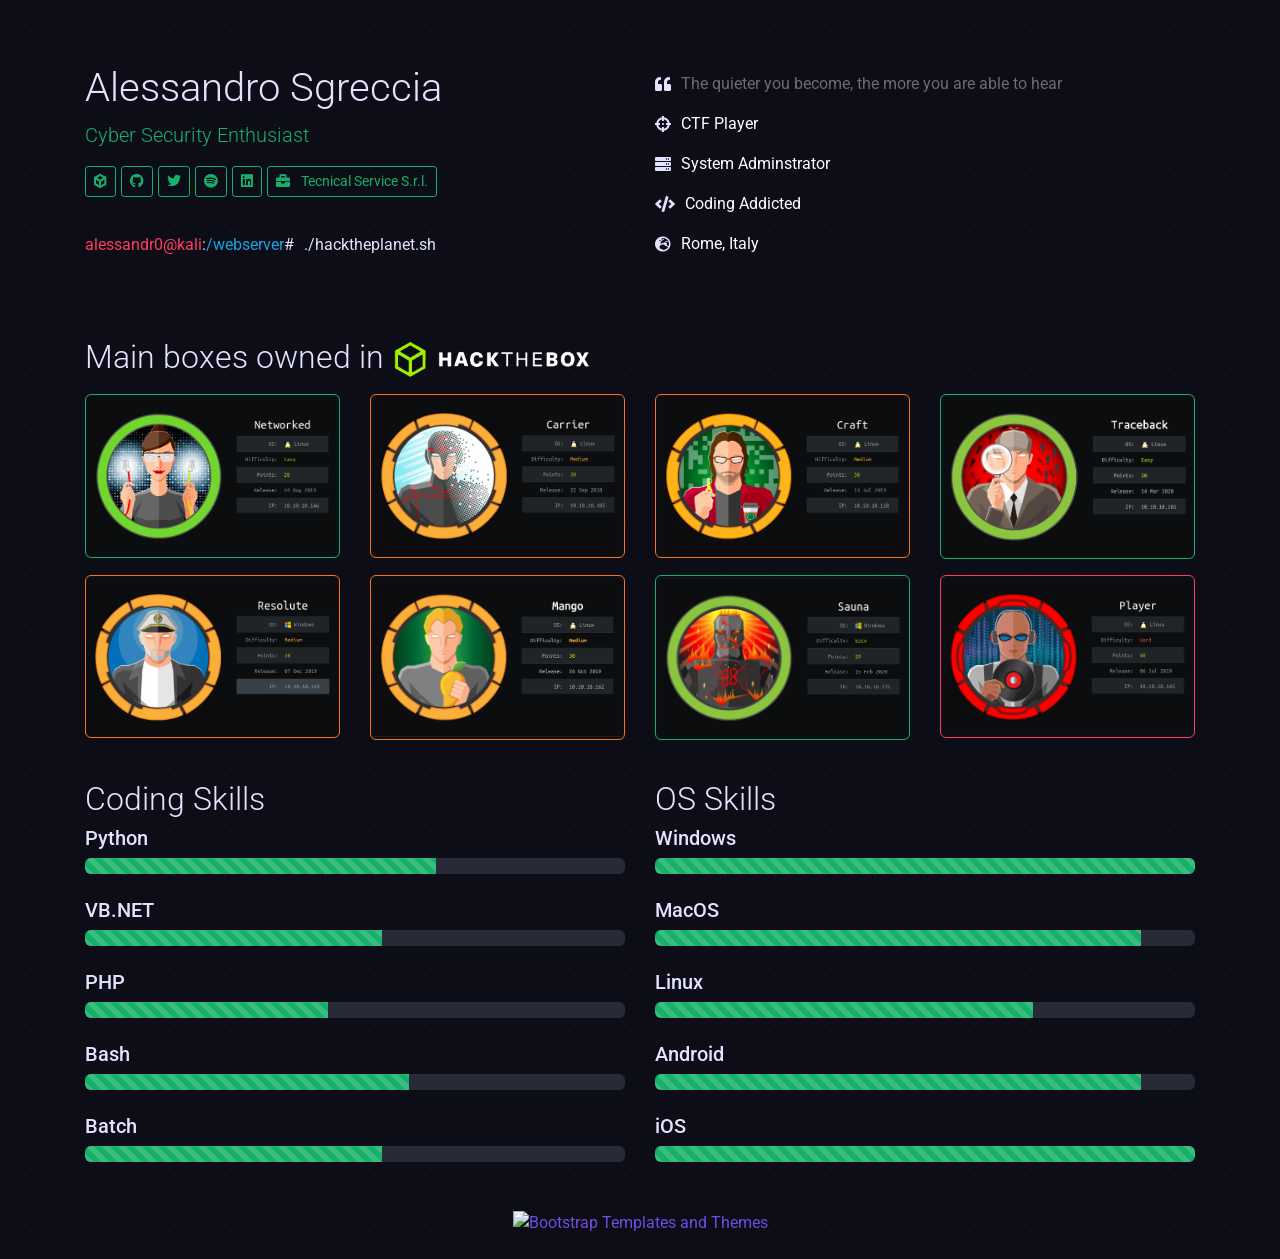
==== index.html @ 8459c9f4 "removed ig icon" ====
<!DOCTYPE html>
<html lang="en">
  <head>
    <!-- Required meta tags -->
    <meta charset="utf-8">
    <meta name="viewport" content="width=device-width, initial-scale=1, shrink-to-fit=no">

    <title>Portfolio</title>

    <link rel="stylesheet" href="https://use.fontawesome.com/releases/v5.6.3/css/all.css" integrity="sha384-UHRtZLI+pbxtHCWp1t77Bi1L4ZtiqrqD80Kn4Z8NTSRyMA2Fd33n5dQ8lWUE00s/" crossorigin="anonymous">
    <link rel="stylesheet" href="css/bootstrap4-neon-glow.min.css">
    <link href="https://fonts.googleapis.com/css?family=Roboto" rel="stylesheet">
    <link rel='stylesheet' href='//cdn.jsdelivr.net/font-hack/2.020/css/hack.min.css'>

    <style>
      .added-icon-div a {
        margin-right:5px;
      }
      .added-icon-div a.htb-icon-custom {
        display:flex;
        align-items:center;
        justify-content: center;
      }
      .added-icon-div a.htb-icon-custom img {
        transform:translateY(-1px);
      }
    </style>

  </head>
  <body>

  <!--<div class="navbar-dark text-white">
    <div class="container">
      <nav class="navbar px-0 navbar-expand-lg navbar-dark">
        <button class="navbar-toggler" type="button" data-toggle="collapse" data-target="#navbarNavAltMarkup" aria-controls="navbarNavAltMarkup" aria-expanded="false" aria-label="Toggle navigation">
          <span class="navbar-toggler-icon"></span>
        </button>
        <div class="collapse navbar-collapse" id="navbarNavAltMarkup">
          <div class="navbar-nav">
            <a href="index.html" class="pl-md-0 p-3 text-light">Start</a>
            <a href="app.html" class="p-3 text-decoration-none text-light">App example</a>
            <a href="form.html" class="p-3 text-decoration-none text-light">Form example</a>
          </div>
        </div>
      </nav>

    </div>
  </div>-->


<!-- Personal Info-->

<div class="jumbotron bg-transparent mb-0 radius-0">
  <div class="container">

      <div class="row">
        <div class="col-xl-6">
          <h1 class="display-3">Alessandro Sgrecci<span class="vim-caret">a</span></h1>
          <div class="lead mb-3 text-mono text-success">Cyber Security Enthusiast</div>

          <div style="display:flex;" class="added-icon-div">
            <a href="https://www.hackthebox.eu/profile/29537" class="btn btn-sm btn-outline-success htb-icon-custom">
              <img src="images/htb-fix.png" width="13px"/>
            </a>
            <!--<a href="#!" class="btn btn-sm btn-outline-success">
              <span class="fab fa-instagram"></span>
            </a>-->
            <a href="#!" class="btn btn-sm btn-outline-success">
              <span class="fab fa-github"></span>
            </a>
            <a href="#!" class="btn btn-sm btn-outline-success">
              <span class="fab fa-twitter"></span>
            </a>
            <a href="#!" class="btn btn-sm btn-outline-success">
              <span class="fab fa-spotify"></span>
            </a>
            <a href="https://www.linkedin.com/in/alessandro-sgreccia-56460597" class="btn btn-sm btn-outline-success">
              <span class="fab fa-linkedin"></span>
            </a>
            <a href="#!" class="btn btn-sm btn-outline-success">
              <span class="fas fa-briefcase mr-2"></span>
              Tecnical Service S.r.l.</a>  
          </div>
          <br>
          <div style="display:flex; justify-content: left; align-items: center;">
            <br><br>
            <span class="text-mono text-danger">alessandr0@kali</span>:<span class="text-mono text-secondary">/webserver</span><span style="margin-right: 10px; transform:translateY(-5x);">#</span><span class="text-mono">./hacktheplanet.sh</span><!--<form action="navigate.php" method="POST"><input class="form-control mr-sm-2" type="text" placeholder="index.html" name="valueName"></form>-->
            <!--<span class="text-mono text-success">─[</span><span class="text-mono text-white">caosapatico</span><span class="text-mono text-success">@</span><span class="text-mono text-secondary">parrot</span><span class"text-mono text-success">]─[</span><span class="text-mono text-white">~</span><span class="text-mono text-success">]</span><br>
            <span class="text-mono text-success">└──╼ [</span><span class="text-mono text-warning">★</span><span class="text-mono text-success">]$ </span>cat index.html-->
          </div>

        </div>

        
        <div class="col-xl-6">

          <div style="display:flex; justify-content: left; align-items: center;">
            <span class="fas fa-quote-left" style="margin-right: 10px; transform:translateY(-5x);"> </span>
            <div class="text-darkgrey text-mono my-2">The quieter you become, the more you are able to hear</div>
          </div>

          <div style="display:flex; justify-content: left; align-items: center;">
            <span class="fas fa-crosshairs" style="margin-right: 10px; transform:translateY(-5x);"> </span>
            <div class="text-white text-mono my-2">CTF Player</div>
          </div>

          <div style="display:flex; justify-content: left; align-items: center;">
            <span class="fas fa-server" style="margin-right: 10px; transform:translateY(-5x);"> </span>
            <div class="text-white text-mono my-2">System Adminstrator</div>
          </div>

          <div style="display:flex; justify-content: left; align-items: center;">
            <span class="fas fa-code" style="margin-right: 10px; transform:translateY(-5x);"> </span>
            <div class="text-white text-mono my-2">Coding Addicted</div>
          </div>

          <div style="display:flex; justify-content: left; align-items: center;">
            <span class="fas fa-globe-europe" style="margin-right: 10px; transform:translateY(-5x);"> </span>
            <div class="text-white text-mono my-2">Rome, Italy</div>
          </div>

        </div>

      </div>
  </div>
</div>

<!-- HTB Boxes-->
<div class="container ht-tm-container">
  <h2 class="display-4 ht-tm-component-title">Main boxes owned in <img src="images/logo2.webp" width="18%"></h2>
  <div class="row">
    
    <div class="col-xl-3">
      <div class="ht-tm-cat">
        <div class="card mb-3 text-center bg-transparent border-success">
          <div class="card-body">
            <a href="#"><img src="images/Networked.png" width="100%" height="100%"></a>
          </div>
        </div>
      </div>
    </div>

    <div class="col-xl-3">
      <div class="ht-tm-cat">
        <div class="card mb-3 text-center bg-transparent border-warning">
          <div class="card-body">
            <a href="#"><img src="images/Carrier.png" width="100%" height="100%"></a>
          </div>
        </div>
      </div>
    </div>

    <div class="col-xl-3">
      <div class="ht-tm-cat">
        <div class="card mb-3 text-center bg-transparent border-warning">
          <div class="card-body">
            <a href="#"><img src="images/Craft.png" width="100%" height="100%"></a>
          </div>
        </div>
      </div>
    </div>

    <div class="col-xl-3">
      <div class="ht-tm-cat">
        <div class="card mb-3 text-center bg-transparent border-success">
          <div class="card-body">
            <a href="#"><img src="images/Traceback.png" width="100%" height="100%"></a>
          </div>
        </div>
      </div>
    </div>

    <div class="col-xl-3">
      <div class="ht-tm-cat">
        <div class="card mb-3 text-center bg-transparent border-warning">
          <div class="card-body">
            <a href="#"><img src="images/Resolute.png" width="100%" height="100%"></a>
          </div>
        </div>
      </div>
    </div>

    <div class="col-xl-3">
      <div class="ht-tm-cat">
        <div class="card mb-3 text-center bg-transparent border-warning">
          <div class="card-body">
            <a href="#"><img src="images/Mango.png" width="100%" height="100%"></a>
          </div>
        </div>
      </div>
    </div>

    <div class="col-xl-3">
      <div class="ht-tm-cat">
        <div class="card mb-3 text-center bg-transparent border-success">
          <div class="card-body">
            <a href="#"><img src="images/Sauna.png" width="100%" height="100%"></a>
          </div>
        </div>
      </div>
    </div>

    <div class="col-xl-3">
      <div class="ht-tm-cat">
        <div class="card mb-3 text-center bg-transparent border-danger">
          <div class="card-body">
            <a href="#"><img src="images/Player.png" width="100%" height="100%"></a>
          </div>
        </div>
      </div>
    </div>

  </div>
</div>
<br>



<div class="container ht-tm-container">

  <div class="row">

    <div class="col-xl-6">
      <h2 class="display-4 ht-tm-component-title">Coding Skills</h2>
      <div class="ht-tm-cat">

        <div class="ht-tm-codeblock mt-10">
          <h5 class="ht-tm-cat-title">Python</h5>
          <div class="progress ht-tm-element">
            <div class="progress-bar progress-bar-striped progress-bar-animated bg-success" role="progressbar" aria-valuenow="65" aria-valuemin="0" aria-valuemax="100" style="width: 65%"></div>
          </div>
          <br>

          <h5 class="ht-tm-cat-title">VB.NET</h5>
          <div class="progress ht-tm-element">
            <div class="progress-bar progress-bar-striped progress-bar-animated bg-success" role="progressbar" aria-valuenow="55" aria-valuemin="0" aria-valuemax="100" style="width: 55%"></div>
          </div>
          <br>

          <h5 class="ht-tm-cat-title">PHP</h5>
          <div class="progress ht-tm-element">
            <div class="progress-bar progress-bar-striped progress-bar-animated bg-success" role="progressbar" aria-valuenow="45" aria-valuemin="0" aria-valuemax="100" style="width: 45%"></div>
          </div>
          <br>

          <h5 class="ht-tm-cat-title">Bash</h5>
          <div class="progress ht-tm-element">
            <div class="progress-bar progress-bar-striped progress-bar-animated bg-success" role="progressbar" aria-valuenow="60" aria-valuemin="0" aria-valuemax="100" style="width: 60%"></div>
          </div>
          <br>

          <h5 class="ht-tm-cat-title">Batch</h5>
          <div class="progress ht-tm-element">
            <div class="progress-bar progress-bar-striped progress-bar-animated bg-success" role="progressbar" aria-valuenow="55" aria-valuemin="0" aria-valuemax="100" style="width: 55%"></div>
          </div>
          <br>

        </div>
      </div>
      
    </div>

    <div class="col-xl-6">
      <h2 class="display-4 ht-tm-component-title ">OS Skills</h2>
      <div class="ht-tm-cat">

        <div class="ht-tm-codeblock mt-10">
          <h5 class="ht-tm-cat-title">Windows</h5>
          <div class="progress ht-tm-element">
            <div class="progress-bar progress-bar-striped progress-bar-animated bg-success" role="progressbar" aria-valuenow="100" aria-valuemin="0" aria-valuemax="100" style="width: 100%"></div>
          </div>
          <br>

          <h5 class="ht-tm-cat-title">MacOS</h5>
          <div class="progress ht-tm-element">
            <div class="progress-bar progress-bar-striped progress-bar-animated bg-success" role="progressbar" aria-valuenow="90" aria-valuemin="0" aria-valuemax="100" style="width: 90%"></div>
          </div>
          <br>

          <h5 class="ht-tm-cat-title">Linux</h5>
          <div class="progress ht-tm-element">
            <div class="progress-bar progress-bar-striped progress-bar-animated bg-success" role="progressbar" aria-valuenow="70" aria-valuemin="0" aria-valuemax="100" style="width: 70%"></div>
          </div>
          <br>

          <h5 class="ht-tm-cat-title">Android</h5>
          <div class="progress ht-tm-element">
            <div class="progress-bar progress-bar-striped progress-bar-animated bg-success" role="progressbar" aria-valuenow="90" aria-valuemin="0" aria-valuemax="100" style="width: 90%"></div>
          </div>
          <br>

          <h5 class="ht-tm-cat-title">iOS</h5>
          <div class="progress ht-tm-element">
            <div class="progress-bar progress-bar-striped progress-bar-animated bg-success" role="progressbar" aria-valuenow="100" aria-valuemin="0" aria-valuemax="100" style="width: 100%"></div>
          </div>
        </div>
      </div>
    </div>
  </div>

</div>

  <div class="tm-footer">
    <a href="/" title="Bootstrap templates and themes">
      <br>
      <center><img src="http://hackerthemes.com/bootstrap-themes/demo/images/hackerthemes-logo-bright.svg" alt="Bootstrap Templates and Themes" width="188"></center>
      <br>
    </a>
  </div>

    <!-- Optional JavaScript -->
    <!-- jQuery first, then Popper.js, then Bootstrap JS -->

  <script src="https://code.jquery.com/jquery-3.3.1.slim.min.js" integrity="sha384-q8i/X+965DzO0rT7abK41JStQIAqVgRVzpbzo5smXKp4YfRvH+8abtTE1Pi6jizo" crossorigin="anonymous"></script>
  <script src="https://cdnjs.cloudflare.com/ajax/libs/popper.js/1.14.7/umd/popper.min.js" integrity="sha384-UO2eT0CpHqdSJQ6hJty5KVphtPhzWj9WO1clHTMGa3JDZwrnQq4sF86dIHNDz0W1" crossorigin="anonymous"></script>
  <script src="https://stackpath.bootstrapcdn.com/bootstrap/4.3.1/js/bootstrap.min.js" integrity="sha384-JjSmVgyd0p3pXB1rRibZUAYoIIy6OrQ6VrjIEaFf/nJGzIxFDsf4x0xIM+B07jRM" crossorigin="anonymous"></script>
  
  </body>

</html>
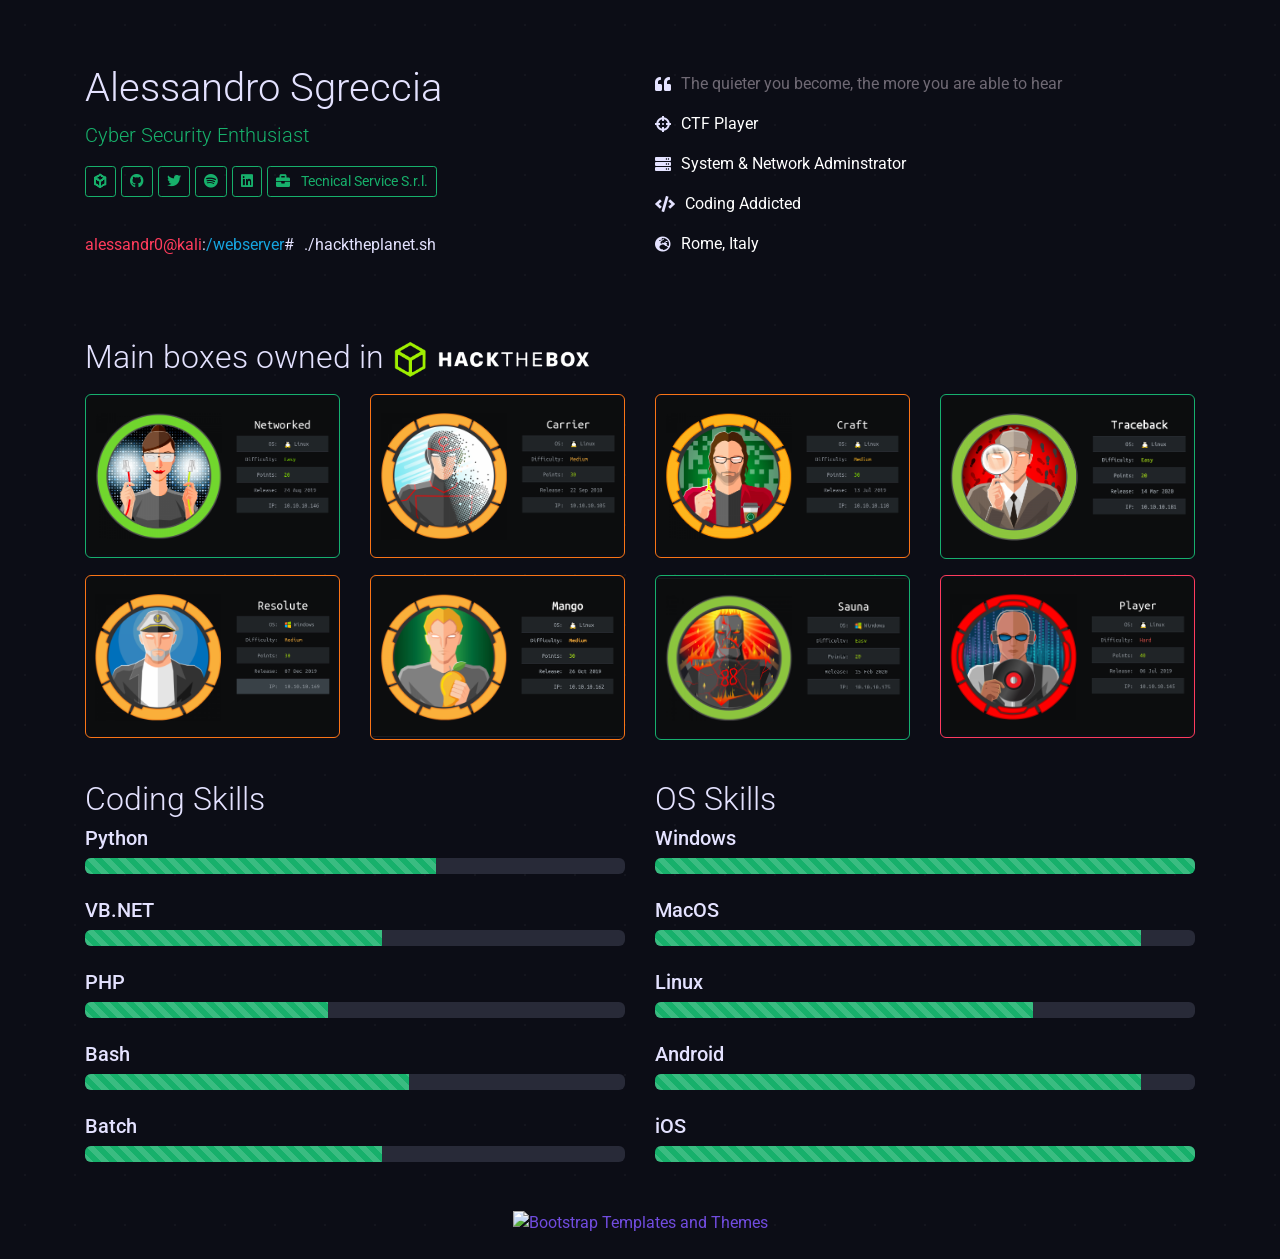
==== commit c05b64d5: "Edited homepage" ====
--- a/index.html
+++ b/index.html
@@ -106,7 +106,7 @@
 
           <div style="display:flex; justify-content: left; align-items: center;">
             <span class="fas fa-server" style="margin-right: 10px; transform:translateY(-5x);"> </span>
-            <div class="text-white text-mono my-2">System Adminstrator</div>
+            <div class="text-white text-mono my-2">System & Network Adminstrator</div>
           </div>
 
           <div style="display:flex; justify-content: left; align-items: center;">
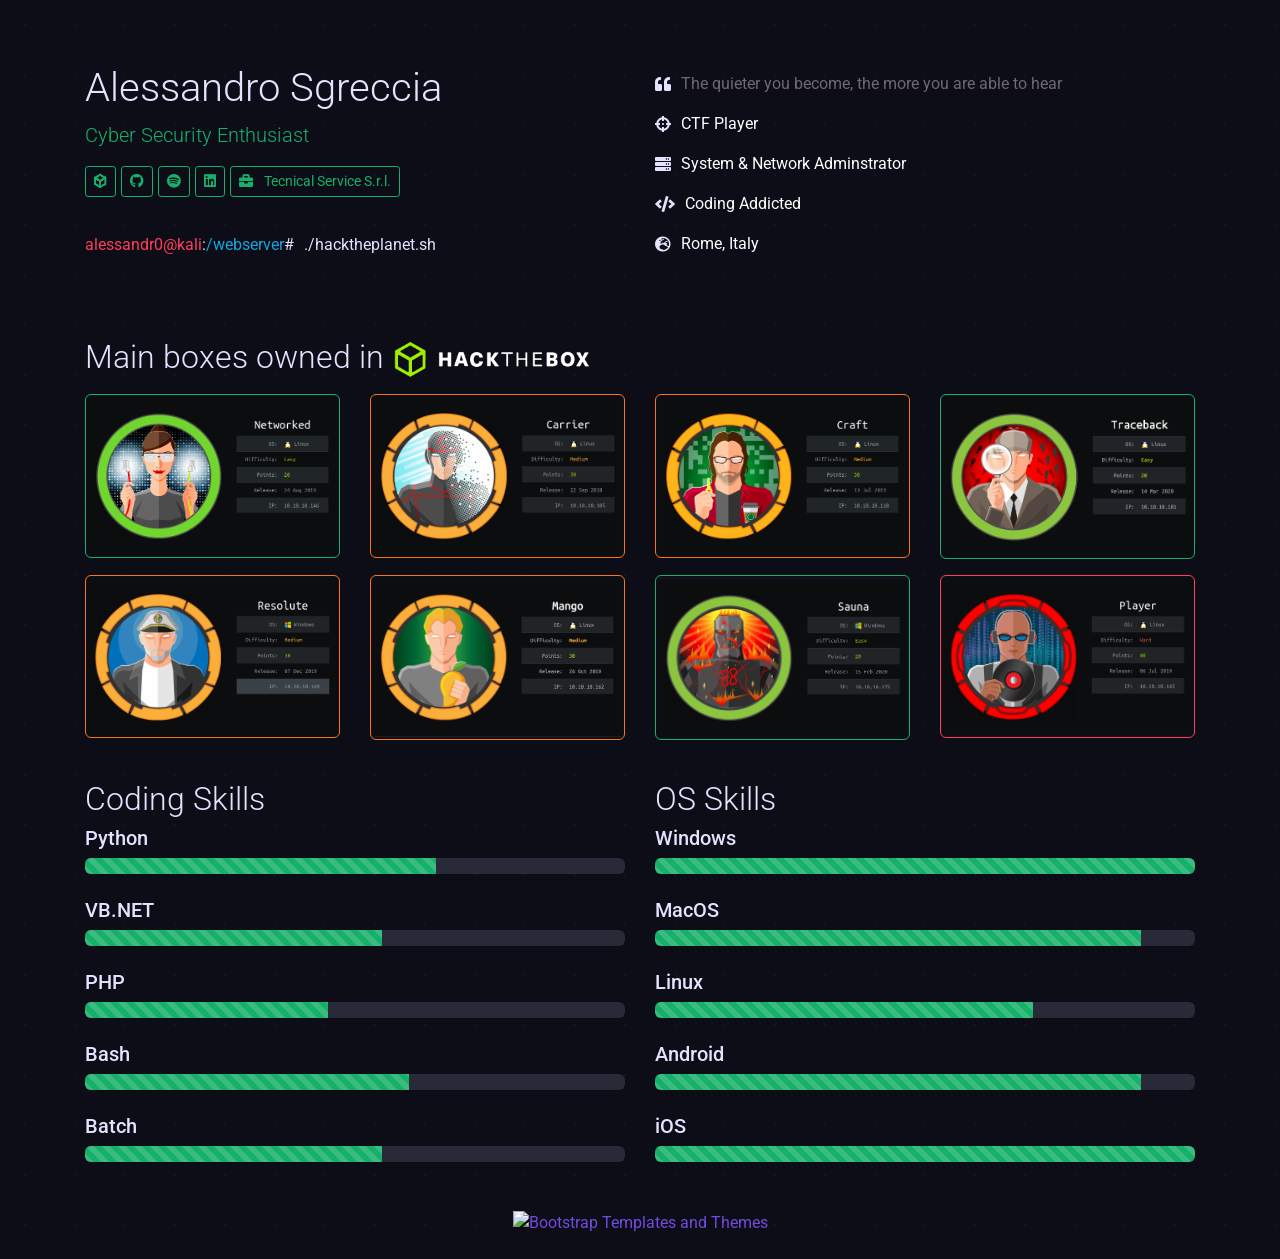
==== commit be0489b2: "removed twitter icon" ====
--- a/index.html
+++ b/index.html
@@ -68,9 +68,9 @@
             <a href="#!" class="btn btn-sm btn-outline-success">
               <span class="fab fa-github"></span>
             </a>
-            <a href="#!" class="btn btn-sm btn-outline-success">
+            <!--<a href="#!" class="btn btn-sm btn-outline-success">
               <span class="fab fa-twitter"></span>
-            </a>
+            </a>-->
             <a href="#!" class="btn btn-sm btn-outline-success">
               <span class="fab fa-spotify"></span>
             </a>
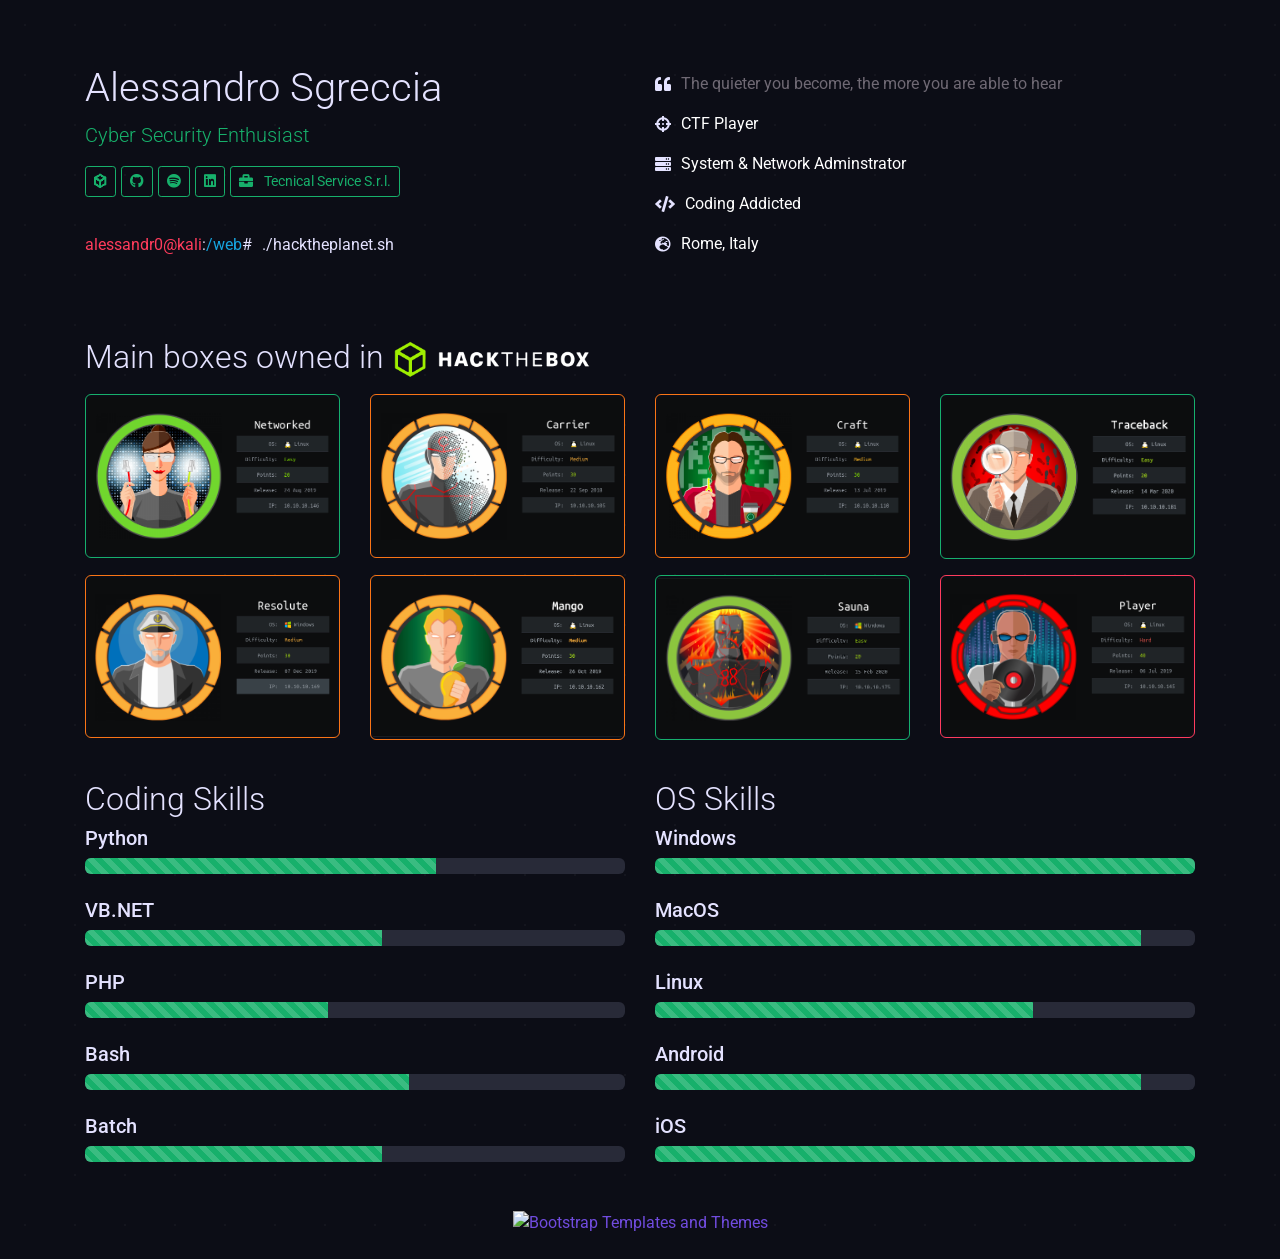
==== commit e2b70694: "edited homepage" ====
--- a/index.html
+++ b/index.html
@@ -65,7 +65,7 @@
             <!--<a href="#!" class="btn btn-sm btn-outline-success">
               <span class="fab fa-instagram"></span>
             </a>-->
-            <a href="#!" class="btn btn-sm btn-outline-success">
+            <a href="https://github.com/inside-shellshock" class="btn btn-sm btn-outline-success">
               <span class="fab fa-github"></span>
             </a>
             <!--<a href="#!" class="btn btn-sm btn-outline-success">
@@ -84,7 +84,7 @@
           <br>
           <div style="display:flex; justify-content: left; align-items: center;">
             <br><br>
-            <span class="text-mono text-danger">alessandr0@kali</span>:<span class="text-mono text-secondary">/webserver</span><span style="margin-right: 10px; transform:translateY(-5x);">#</span><span class="text-mono">./hacktheplanet.sh</span><!--<form action="navigate.php" method="POST"><input class="form-control mr-sm-2" type="text" placeholder="index.html" name="valueName"></form>-->
+            <span class="text-mono text-danger">alessandr0@kali</span>:<span class="text-mono text-secondary">/web</span><span style="margin-right: 10px; transform:translateY(-5x);">#</span><span class="text-mono">./hacktheplanet.sh</span><!--<form action="navigate.php" method="POST"><input class="form-control mr-sm-2" type="text" placeholder="index.html" name="valueName"></form>-->
             <!--<span class="text-mono text-success">─[</span><span class="text-mono text-white">caosapatico</span><span class="text-mono text-success">@</span><span class="text-mono text-secondary">parrot</span><span class"text-mono text-success">]─[</span><span class="text-mono text-white">~</span><span class="text-mono text-success">]</span><br>
             <span class="text-mono text-success">└──╼ [</span><span class="text-mono text-warning">★</span><span class="text-mono text-success">]$ </span>cat index.html-->
           </div>
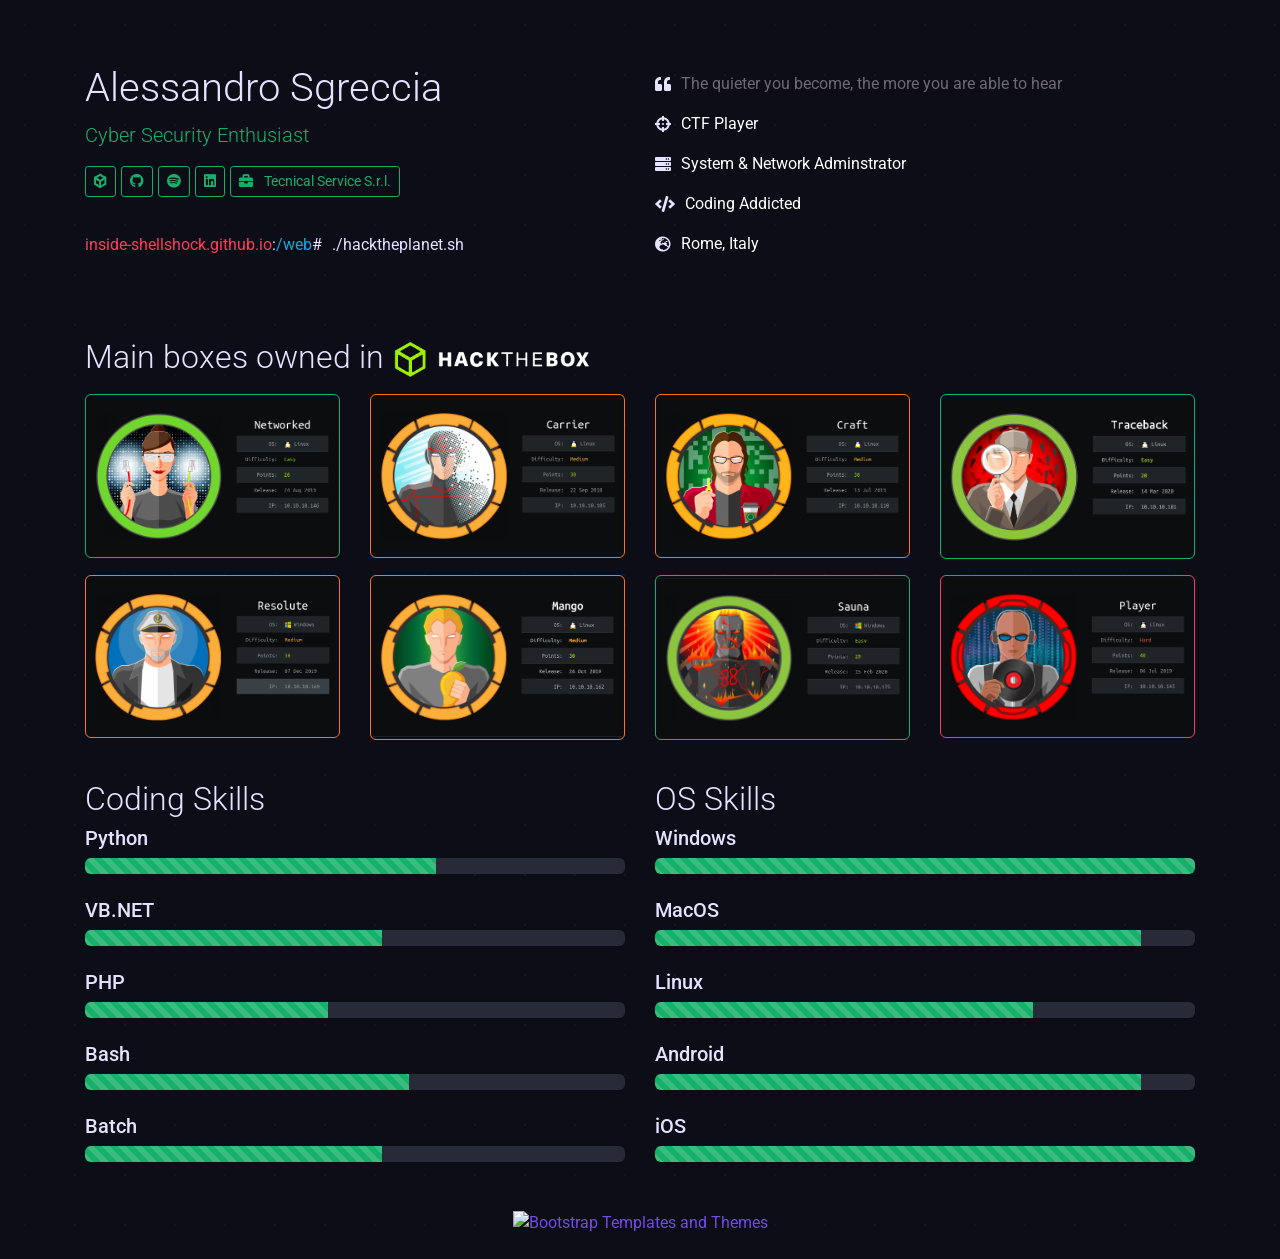
==== commit 4ff10a49: "edited homepage" ====
--- a/index.html
+++ b/index.html
@@ -84,7 +84,7 @@
           <br>
           <div style="display:flex; justify-content: left; align-items: center;">
             <br><br>
-            <span class="text-mono text-danger">alessandr0@kali</span>:<span class="text-mono text-secondary">/web</span><span style="margin-right: 10px; transform:translateY(-5x);">#</span><span class="text-mono">./hacktheplanet.sh</span><!--<form action="navigate.php" method="POST"><input class="form-control mr-sm-2" type="text" placeholder="index.html" name="valueName"></form>-->
+            <span class="text-mono text-danger">inside-shellshock.github.io</span>:<span class="text-mono text-secondary">/web</span><span style="margin-right: 10px; transform:translateY(-5x);">#</span><span class="text-mono">./hacktheplanet.sh</span><!--<form action="navigate.php" method="POST"><input class="form-control mr-sm-2" type="text" placeholder="index.html" name="valueName"></form>-->
             <!--<span class="text-mono text-success">─[</span><span class="text-mono text-white">caosapatico</span><span class="text-mono text-success">@</span><span class="text-mono text-secondary">parrot</span><span class"text-mono text-success">]─[</span><span class="text-mono text-white">~</span><span class="text-mono text-success">]</span><br>
             <span class="text-mono text-success">└──╼ [</span><span class="text-mono text-warning">★</span><span class="text-mono text-success">]$ </span>cat index.html-->
           </div>
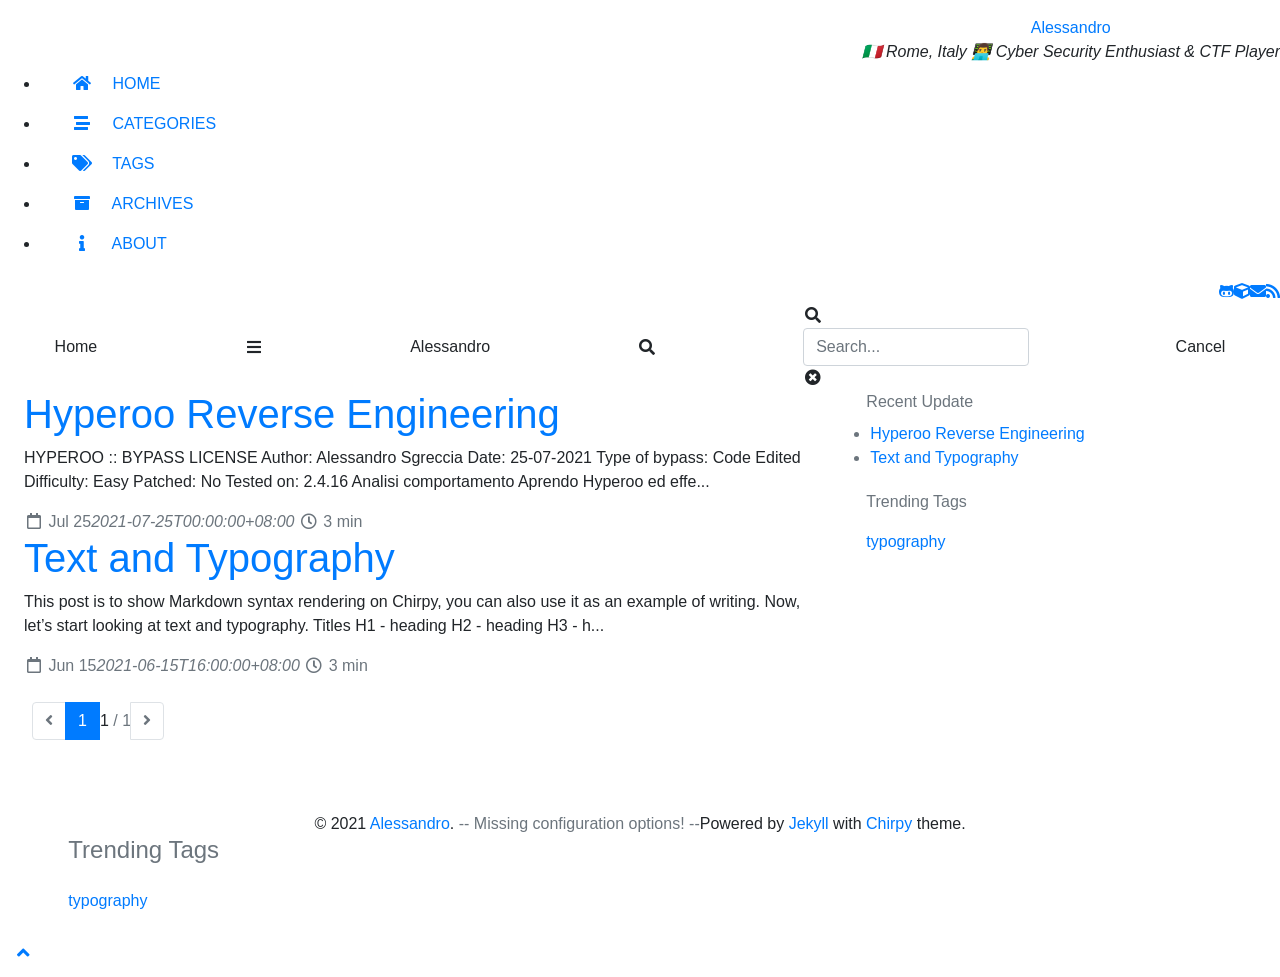
==== commit 05f9ab0f: "[Automation] Site update No.45" ====
--- a/index.html
+++ b/index.html
@@ -1,320 +1 @@
-<!DOCTYPE html>
-<html lang="en">
-  <head>
-    <!-- Required meta tags -->
-    <meta charset="utf-8">
-    <meta name="viewport" content="width=device-width, initial-scale=1, shrink-to-fit=no">
-
-    <title>Portfolio</title>
-
-    <link rel="stylesheet" href="https://use.fontawesome.com/releases/v5.6.3/css/all.css" integrity="sha384-UHRtZLI+pbxtHCWp1t77Bi1L4ZtiqrqD80Kn4Z8NTSRyMA2Fd33n5dQ8lWUE00s/" crossorigin="anonymous">
-    <link rel="stylesheet" href="css/bootstrap4-neon-glow.min.css">
-    <link href="https://fonts.googleapis.com/css?family=Roboto" rel="stylesheet">
-    <link rel='stylesheet' href='//cdn.jsdelivr.net/font-hack/2.020/css/hack.min.css'>
-
-    <style>
-      .added-icon-div a {
-        margin-right:5px;
-      }
-      .added-icon-div a.htb-icon-custom {
-        display:flex;
-        align-items:center;
-        justify-content: center;
-      }
-      .added-icon-div a.htb-icon-custom img {
-        transform:translateY(-1px);
-      }
-    </style>
-
-  </head>
-  <body>
-
-  <!--<div class="navbar-dark text-white">
-    <div class="container">
-      <nav class="navbar px-0 navbar-expand-lg navbar-dark">
-        <button class="navbar-toggler" type="button" data-toggle="collapse" data-target="#navbarNavAltMarkup" aria-controls="navbarNavAltMarkup" aria-expanded="false" aria-label="Toggle navigation">
-          <span class="navbar-toggler-icon"></span>
-        </button>
-        <div class="collapse navbar-collapse" id="navbarNavAltMarkup">
-          <div class="navbar-nav">
-            <a href="index.html" class="pl-md-0 p-3 text-light">Start</a>
-            <a href="app.html" class="p-3 text-decoration-none text-light">App example</a>
-            <a href="form.html" class="p-3 text-decoration-none text-light">Form example</a>
-          </div>
-        </div>
-      </nav>
-
-    </div>
-  </div>-->
-
-
-<!-- Personal Info-->
-
-<div class="jumbotron bg-transparent mb-0 radius-0">
-  <div class="container">
-
-      <div class="row">
-        <div class="col-xl-6">
-          <h1 class="display-3">Alessandro Sgrecci<span class="vim-caret">a</span></h1>
-          <div class="lead mb-3 text-mono text-success">Cyber Security Enthusiast</div>
-
-          <div style="display:flex;" class="added-icon-div">
-            <a href="https://www.hackthebox.eu/profile/29537" class="btn btn-sm btn-outline-success htb-icon-custom">
-              <img src="images/htb-fix.png" width="13px"/>
-            </a>
-            <!--<a href="#!" class="btn btn-sm btn-outline-success">
-              <span class="fab fa-instagram"></span>
-            </a>-->
-            <a href="https://github.com/inside-shellshock" class="btn btn-sm btn-outline-success">
-              <span class="fab fa-github"></span>
-            </a>
-            <!--<a href="#!" class="btn btn-sm btn-outline-success">
-              <span class="fab fa-twitter"></span>
-            </a>-->
-            <a href="#!" class="btn btn-sm btn-outline-success">
-              <span class="fab fa-spotify"></span>
-            </a>
-            <a href="https://www.linkedin.com/in/alessandro-sgreccia-56460597" class="btn btn-sm btn-outline-success">
-              <span class="fab fa-linkedin"></span>
-            </a>
-            <a href="#!" class="btn btn-sm btn-outline-success">
-              <span class="fas fa-briefcase mr-2"></span>
-              Tecnical Service S.r.l.</a>  
-          </div>
-          <br>
-          <div style="display:flex; justify-content: left; align-items: center;">
-            <br><br>
-            <span class="text-mono text-danger">inside-shellshock.github.io</span>:<span class="text-mono text-secondary">/web</span><span style="margin-right: 10px; transform:translateY(-5x);">#</span><span class="text-mono">./hacktheplanet.sh</span><!--<form action="navigate.php" method="POST"><input class="form-control mr-sm-2" type="text" placeholder="index.html" name="valueName"></form>-->
-            <!--<span class="text-mono text-success">─[</span><span class="text-mono text-white">caosapatico</span><span class="text-mono text-success">@</span><span class="text-mono text-secondary">parrot</span><span class"text-mono text-success">]─[</span><span class="text-mono text-white">~</span><span class="text-mono text-success">]</span><br>
-            <span class="text-mono text-success">└──╼ [</span><span class="text-mono text-warning">★</span><span class="text-mono text-success">]$ </span>cat index.html-->
-          </div>
-
-        </div>
-
-        
-        <div class="col-xl-6">
-
-          <div style="display:flex; justify-content: left; align-items: center;">
-            <span class="fas fa-quote-left" style="margin-right: 10px; transform:translateY(-5x);"> </span>
-            <div class="text-darkgrey text-mono my-2">The quieter you become, the more you are able to hear</div>
-          </div>
-
-          <div style="display:flex; justify-content: left; align-items: center;">
-            <span class="fas fa-crosshairs" style="margin-right: 10px; transform:translateY(-5x);"> </span>
-            <div class="text-white text-mono my-2">CTF Player</div>
-          </div>
-
-          <div style="display:flex; justify-content: left; align-items: center;">
-            <span class="fas fa-server" style="margin-right: 10px; transform:translateY(-5x);"> </span>
-            <div class="text-white text-mono my-2">System & Network Adminstrator</div>
-          </div>
-
-          <div style="display:flex; justify-content: left; align-items: center;">
-            <span class="fas fa-code" style="margin-right: 10px; transform:translateY(-5x);"> </span>
-            <div class="text-white text-mono my-2">Coding Addicted</div>
-          </div>
-
-          <div style="display:flex; justify-content: left; align-items: center;">
-            <span class="fas fa-globe-europe" style="margin-right: 10px; transform:translateY(-5x);"> </span>
-            <div class="text-white text-mono my-2">Rome, Italy</div>
-          </div>
-
-        </div>
-
-      </div>
-  </div>
-</div>
-
-<!-- HTB Boxes-->
-<div class="container ht-tm-container">
-  <h2 class="display-4 ht-tm-component-title">Main boxes owned in <img src="images/logo2.webp" width="18%"></h2>
-  <div class="row">
-    
-    <div class="col-xl-3">
-      <div class="ht-tm-cat">
-        <div class="card mb-3 text-center bg-transparent border-success">
-          <div class="card-body">
-            <a href="#"><img src="images/Networked.png" width="100%" height="100%"></a>
-          </div>
-        </div>
-      </div>
-    </div>
-
-    <div class="col-xl-3">
-      <div class="ht-tm-cat">
-        <div class="card mb-3 text-center bg-transparent border-warning">
-          <div class="card-body">
-            <a href="#"><img src="images/Carrier.png" width="100%" height="100%"></a>
-          </div>
-        </div>
-      </div>
-    </div>
-
-    <div class="col-xl-3">
-      <div class="ht-tm-cat">
-        <div class="card mb-3 text-center bg-transparent border-warning">
-          <div class="card-body">
-            <a href="#"><img src="images/Craft.png" width="100%" height="100%"></a>
-          </div>
-        </div>
-      </div>
-    </div>
-
-    <div class="col-xl-3">
-      <div class="ht-tm-cat">
-        <div class="card mb-3 text-center bg-transparent border-success">
-          <div class="card-body">
-            <a href="#"><img src="images/Traceback.png" width="100%" height="100%"></a>
-          </div>
-        </div>
-      </div>
-    </div>
-
-    <div class="col-xl-3">
-      <div class="ht-tm-cat">
-        <div class="card mb-3 text-center bg-transparent border-warning">
-          <div class="card-body">
-            <a href="#"><img src="images/Resolute.png" width="100%" height="100%"></a>
-          </div>
-        </div>
-      </div>
-    </div>
-
-    <div class="col-xl-3">
-      <div class="ht-tm-cat">
-        <div class="card mb-3 text-center bg-transparent border-warning">
-          <div class="card-body">
-            <a href="#"><img src="images/Mango.png" width="100%" height="100%"></a>
-          </div>
-        </div>
-      </div>
-    </div>
-
-    <div class="col-xl-3">
-      <div class="ht-tm-cat">
-        <div class="card mb-3 text-center bg-transparent border-success">
-          <div class="card-body">
-            <a href="#"><img src="images/Sauna.png" width="100%" height="100%"></a>
-          </div>
-        </div>
-      </div>
-    </div>
-
-    <div class="col-xl-3">
-      <div class="ht-tm-cat">
-        <div class="card mb-3 text-center bg-transparent border-danger">
-          <div class="card-body">
-            <a href="#"><img src="images/Player.png" width="100%" height="100%"></a>
-          </div>
-        </div>
-      </div>
-    </div>
-
-  </div>
-</div>
-<br>
-
-
-
-<div class="container ht-tm-container">
-
-  <div class="row">
-
-    <div class="col-xl-6">
-      <h2 class="display-4 ht-tm-component-title">Coding Skills</h2>
-      <div class="ht-tm-cat">
-
-        <div class="ht-tm-codeblock mt-10">
-          <h5 class="ht-tm-cat-title">Python</h5>
-          <div class="progress ht-tm-element">
-            <div class="progress-bar progress-bar-striped progress-bar-animated bg-success" role="progressbar" aria-valuenow="65" aria-valuemin="0" aria-valuemax="100" style="width: 65%"></div>
-          </div>
-          <br>
-
-          <h5 class="ht-tm-cat-title">VB.NET</h5>
-          <div class="progress ht-tm-element">
-            <div class="progress-bar progress-bar-striped progress-bar-animated bg-success" role="progressbar" aria-valuenow="55" aria-valuemin="0" aria-valuemax="100" style="width: 55%"></div>
-          </div>
-          <br>
-
-          <h5 class="ht-tm-cat-title">PHP</h5>
-          <div class="progress ht-tm-element">
-            <div class="progress-bar progress-bar-striped progress-bar-animated bg-success" role="progressbar" aria-valuenow="45" aria-valuemin="0" aria-valuemax="100" style="width: 45%"></div>
-          </div>
-          <br>
-
-          <h5 class="ht-tm-cat-title">Bash</h5>
-          <div class="progress ht-tm-element">
-            <div class="progress-bar progress-bar-striped progress-bar-animated bg-success" role="progressbar" aria-valuenow="60" aria-valuemin="0" aria-valuemax="100" style="width: 60%"></div>
-          </div>
-          <br>
-
-          <h5 class="ht-tm-cat-title">Batch</h5>
-          <div class="progress ht-tm-element">
-            <div class="progress-bar progress-bar-striped progress-bar-animated bg-success" role="progressbar" aria-valuenow="55" aria-valuemin="0" aria-valuemax="100" style="width: 55%"></div>
-          </div>
-          <br>
-
-        </div>
-      </div>
-      
-    </div>
-
-    <div class="col-xl-6">
-      <h2 class="display-4 ht-tm-component-title ">OS Skills</h2>
-      <div class="ht-tm-cat">
-
-        <div class="ht-tm-codeblock mt-10">
-          <h5 class="ht-tm-cat-title">Windows</h5>
-          <div class="progress ht-tm-element">
-            <div class="progress-bar progress-bar-striped progress-bar-animated bg-success" role="progressbar" aria-valuenow="100" aria-valuemin="0" aria-valuemax="100" style="width: 100%"></div>
-          </div>
-          <br>
-
-          <h5 class="ht-tm-cat-title">MacOS</h5>
-          <div class="progress ht-tm-element">
-            <div class="progress-bar progress-bar-striped progress-bar-animated bg-success" role="progressbar" aria-valuenow="90" aria-valuemin="0" aria-valuemax="100" style="width: 90%"></div>
-          </div>
-          <br>
-
-          <h5 class="ht-tm-cat-title">Linux</h5>
-          <div class="progress ht-tm-element">
-            <div class="progress-bar progress-bar-striped progress-bar-animated bg-success" role="progressbar" aria-valuenow="70" aria-valuemin="0" aria-valuemax="100" style="width: 70%"></div>
-          </div>
-          <br>
-
-          <h5 class="ht-tm-cat-title">Android</h5>
-          <div class="progress ht-tm-element">
-            <div class="progress-bar progress-bar-striped progress-bar-animated bg-success" role="progressbar" aria-valuenow="90" aria-valuemin="0" aria-valuemax="100" style="width: 90%"></div>
-          </div>
-          <br>
-
-          <h5 class="ht-tm-cat-title">iOS</h5>
-          <div class="progress ht-tm-element">
-            <div class="progress-bar progress-bar-striped progress-bar-animated bg-success" role="progressbar" aria-valuenow="100" aria-valuemin="0" aria-valuemax="100" style="width: 100%"></div>
-          </div>
-        </div>
-      </div>
-    </div>
-  </div>
-
-</div>
-
-  <div class="tm-footer">
-    <a href="/" title="Bootstrap templates and themes">
-      <br>
-      <center><img src="http://hackerthemes.com/bootstrap-themes/demo/images/hackerthemes-logo-bright.svg" alt="Bootstrap Templates and Themes" width="188"></center>
-      <br>
-    </a>
-  </div>
-
-    <!-- Optional JavaScript -->
-    <!-- jQuery first, then Popper.js, then Bootstrap JS -->
-
-  <script src="https://code.jquery.com/jquery-3.3.1.slim.min.js" integrity="sha384-q8i/X+965DzO0rT7abK41JStQIAqVgRVzpbzo5smXKp4YfRvH+8abtTE1Pi6jizo" crossorigin="anonymous"></script>
-  <script src="https://cdnjs.cloudflare.com/ajax/libs/popper.js/1.14.7/umd/popper.min.js" integrity="sha384-UO2eT0CpHqdSJQ6hJty5KVphtPhzWj9WO1clHTMGa3JDZwrnQq4sF86dIHNDz0W1" crossorigin="anonymous"></script>
-  <script src="https://stackpath.bootstrapcdn.com/bootstrap/4.3.1/js/bootstrap.min.js" integrity="sha384-JjSmVgyd0p3pXB1rRibZUAYoIIy6OrQ6VrjIEaFf/nJGzIxFDsf4x0xIM+B07jRM" crossorigin="anonymous"></script>
-  
-  </body>
-
-</html>
+<!DOCTYPE html><html lang="it-IT" mode="dark" ><head><meta http-equiv="Content-Type" content="text/html; charset=UTF-8"><meta name="viewport" content="width=device-width, initial-scale=1, shrink-to-fit=no"><meta name="layout-lang" content="it-IT"><meta name="day-prompt" content="d ago"><meta name="hour-prompt" content="hr ago"><meta name="minute-prompt" content="min ago"><meta name="justnow-prompt" content="just now"><meta name="generator" content="Jekyll v4.2.0" /><meta property="og:title" content="Alessandro" /><meta property="og:locale" content="it_IT" /><meta name="description" content="A minimal, portfolio, sidebar, bootstrap Jekyll theme with responsive web design and focuses on text presentation." /><meta property="og:description" content="A minimal, portfolio, sidebar, bootstrap Jekyll theme with responsive web design and focuses on text presentation." /><link rel="canonical" href="https://inside-shellshock.github.io/web/" /><meta property="og:url" content="https://inside-shellshock.github.io/web/" /><meta property="og:site_name" content="Alessandro" /><meta name="twitter:card" content="summary" /><meta property="twitter:title" content="Alessandro" /><meta name="twitter:site" content="@https://app.hackthebox.eu/profile/29537" /><meta name="google-site-verification" content="google_meta_tag_verification" /> <script type="application/ld+json"> {"description":"A minimal, portfolio, sidebar, bootstrap Jekyll theme with responsive web design and focuses on text presentation.","headline":"Alessandro","url":"https://inside-shellshock.github.io/web/","@type":"WebSite","sameAs":["https://app.hackthebox.eu/profile/29537","https://github.com/username"],"name":"Alessandro","@context":"https://schema.org"}</script><title>Alessandro</title><link rel="apple-touch-icon" sizes="180x180" href="/web/assets/img/favicons/apple-touch-icon.png"><link rel="icon" type="image/png" sizes="32x32" href="/web/assets/img/favicons/favicon-32x32.png"><link rel="icon" type="image/png" sizes="16x16" href="/web/assets/img/favicons/favicon-16x16.png"><link rel="manifest" href="/web/assets/img/favicons/site.webmanifest"><link rel="shortcut icon" href="/web/assets/img/favicons/favicon.ico"><meta name="apple-mobile-web-app-title" content="Alessandro"><meta name="application-name" content="Alessandro"><meta name="msapplication-TileColor" content="#da532c"><meta name="msapplication-config" content="/web/assets/img/favicons/browserconfig.xml"><meta name="theme-color" content="#ffffff"><link rel="preconnect" href="https://fonts.gstatic.com" crossorigin="anonymous"><link rel="dns-prefetch" href="https://fonts.gstatic.com"><link rel="preconnect" href="https://www.google-analytics.com" crossorigin="use-credentials"><link rel="dns-prefetch" href="https://www.google-analytics.com"><link rel="preconnect" href="https://www.googletagmanager.com" crossorigin="anonymous"><link rel="dns-prefetch" href="https://www.googletagmanager.com"><link rel="preconnect" href="https://cdn.jsdelivr.net"><link rel="dns-prefetch" href="https://cdn.jsdelivr.net"><link rel="stylesheet" href="https://cdn.jsdelivr.net/npm/bootstrap@4.0.0/dist/css/bootstrap.min.css"><link rel="stylesheet" href="https://cdn.jsdelivr.net/npm/@fortawesome/fontawesome-free@5.11.2/css/all.min.css"><link rel="stylesheet" href="/web/assets/css/style.css"> <script src="https://cdn.jsdelivr.net/npm/jquery@3/dist/jquery.min.js"></script><body data-spy="scroll" data-target="#toc"><div id="sidebar" class="d-flex flex-column align-items-end" lang=""><div class="profile-wrapper text-center"><div id="avatar"> <a href="/web/" alt="avatar" class="mx-auto"> <img src="https://www.hackthebox.eu/storage/avatars/c3574c7d9286e429aefa9f465c3a9d99.png" alt="avatar" onerror="this.style.display='none'"> </a></div><div class="site-title mt-3"> <a href="/web/">Alessandro</a></div><div class="site-subtitle font-italic">🇮🇹 Rome, Italy 👨‍💻 Cyber Security Enthusiast & CTF Player</div></div><ul class="w-100"><li class="nav-item active"> <a href="/web/" class="nav-link"> <i class="fa-fw fas fa-home ml-xl-3 mr-xl-3 unloaded"></i> <span>HOME</span> </a><li class="nav-item"> <a href="/web/categories/" class="nav-link"> <i class="fa-fw fas fa-stream ml-xl-3 mr-xl-3 unloaded"></i> <span>CATEGORIES</span> </a><li class="nav-item"> <a href="/web/tags/" class="nav-link"> <i class="fa-fw fas fa-tags ml-xl-3 mr-xl-3 unloaded"></i> <span>TAGS</span> </a><li class="nav-item"> <a href="/web/archives/" class="nav-link"> <i class="fa-fw fas fa-archive ml-xl-3 mr-xl-3 unloaded"></i> <span>ARCHIVES</span> </a><li class="nav-item"> <a href="/web/about/" class="nav-link"> <i class="fa-fw fas fa-info ml-xl-3 mr-xl-3 unloaded"></i> <span>ABOUT</span> </a></ul><div class="sidebar-bottom mt-auto d-flex flex-wrap justify-content-center"> <a href="https://github.com/inside-shellshock" aria-label="github" target="_blank" rel="noopener"> <i class="fab fa-github-alt"></i> </a> <a href="" aria-label="hackthebox" target="_blank" rel="noopener"> <i class="fas fa-cube"></i> </a> <a href=" javascript:location.href = 'mailto:' + ['example','doamin.com'].join('@')" aria-label="email" > <i class="fas fa-envelope"></i> </a> <a href="/web/feed.xml" aria-label="rss" > <i class="fas fa-rss"></i> </a></div></div><div id="topbar-wrapper" class="row justify-content-center topbar-down"><div id="topbar" class="col-11 d-flex h-100 align-items-center justify-content-between"> <span id="breadcrumb"> <span>Home</span> </span> <i id="sidebar-trigger" class="fas fa-bars fa-fw"></i><div id="topbar-title"> Alessandro</div><i id="search-trigger" class="fas fa-search fa-fw"></i> <span id="search-wrapper" class="align-items-center"> <i class="fas fa-search fa-fw"></i> <input class="form-control" id="search-input" type="search" aria-label="search" autocomplete="off" placeholder="Search..."> <i class="fa fa-times-circle fa-fw" id="search-cleaner"></i> </span> <span id="search-cancel" >Cancel</span></div></div><div id="main-wrapper"><div id="main"><div class="row"><div class="col-12 col-lg-11 col-xl-8"><div id="page" class="post pb-5 pl-1 pr-1 pl-sm-2 pr-sm-2 pl-md-4 pr-md-4 mb-md-4"><div id="post-list"><div class="post-preview"><h1> <a href="/web/posts/hyperoo-reverse-engineering/">Hyperoo Reverse Engineering</a></h1><div class="post-content"><p> HYPEROO :: BYPASS LICENSE Author: Alessandro Sgreccia Date: 25-07-2021 Type of bypass: Code Edited Difficulty: Easy Patched: No Tested on: 2.4.16 Analisi comportamento Aprendo Hyperoo ed effe...</p></div><div class="post-meta text-muted d-flex justify-content-between"><div> <i class="far fa-calendar fa-fw"></i> <span class="timeago " data-toggle="tooltip" data-placement="bottom" title="Sun, Jul 25, 2021, 12:00 AM +0800" >Jul 25<i class="unloaded">2021-07-25T00:00:00+08:00</i> </span> <i class="far fa-clock fa-fw"></i> <span class="readtime" data-toggle="tooltip" data-placement="bottom" title="600 words">3 min</span></div></div></div><div class="post-preview"><h1> <a href="/web/posts/text-and-typography/">Text and Typography</a></h1><div class="post-content"><p> This post is to show Markdown syntax rendering on Chirpy, you can also use it as an example of writing. Now, let’s start looking at text and typography. Titles H1 - heading H2 - heading H3 - h...</p></div><div class="post-meta text-muted d-flex justify-content-between"><div> <i class="far fa-calendar fa-fw"></i> <span class="timeago " data-toggle="tooltip" data-placement="bottom" title="Tue, Jun 15, 2021, 4:00 PM +0800" >Jun 15<i class="unloaded">2021-06-15T16:00:00+08:00</i> </span> <i class="far fa-clock fa-fw"></i> <span class="readtime" data-toggle="tooltip" data-placement="bottom" title="679 words">3 min</span></div></div></div></div><ul class="pagination align-items-center mt-4 mb-0 pl-lg-2"><li class="page-item disabled"> <a class="page-link btn-box-shadow" href="#" aria-label="previous-page"> <i class="fas fa-angle-left"></i> </a><li class="page-item active"> <a class="page-link btn-box-shadow" href="/web/">1</a><li class="page-index align-middle"> <span>1</span> <span class="text-muted">/ 1</span><li class="page-item disabled"> <a class="page-link btn-box-shadow" href="#" aria-label="next-page"> <i class="fas fa-angle-right"></i> </a></ul></div></div><div id="panel-wrapper" class="col-xl-3 pl-2 text-muted topbar-down"><div class="access"><div id="access-lastmod" class="post"> <span>Recent Update</span><ul class="post-content pl-0 pb-1 ml-1 mt-2"><li><a href="/web/posts/hyperoo-reverse-engineering/">Hyperoo Reverse Engineering</a><li><a href="/web/posts/text-and-typography/">Text and Typography</a></ul></div><div id="access-tags"> <span>Trending Tags</span><div class="d-flex flex-wrap mt-3 mb-1 mr-3"> <a class="post-tag" href="/web/tags/typography/">typography</a></div></div></div></div></div><footer class="d-flex w-100 justify-content-center"><div class="d-flex justify-content-between align-items-center"><div class="footer-left"><p class="mb-0"> © 2021 <a href="https://app.hackthebox.eu/profile/29537">Alessandro</a>. <span class="text-muted">-- Missing configuration options! --</span></p></div><div class="footer-right"><p class="mb-0"> Powered by <a href="https://jekyllrb.com" target="_blank" rel="noopener">Jekyll</a> with <a href="https://github.com/cotes2020/jekyll-theme-chirpy" target="_blank" rel="noopener">Chirpy</a> theme.</p></div></div></footer></div><div id="search-result-wrapper" class="d-flex justify-content-center unloaded"><div class="col-12 col-sm-11 post-content"><div id="search-hints"><h4 class="text-muted mb-4">Trending Tags</h4><a class="post-tag" href="/web/tags/typography/">typography</a></div><div id="search-results" class="d-flex flex-wrap justify-content-center text-muted mt-3"></div></div></div></div><div id="mask"></div><a id="back-to-top" href="#" aria-label="back-to-top" class="btn btn-lg btn-box-shadow" role="button"> <i class="fas fa-angle-up"></i> </a> <script src="https://cdn.jsdelivr.net/npm/simple-jekyll-search@1.7.3/dest/simple-jekyll-search.min.js"></script> <script> SimpleJekyllSearch({ searchInput: document.getElementById('search-input'), resultsContainer: document.getElementById('search-results'), json: '/web/assets/js/data/search.json', searchResultTemplate: '<div class="pl-1 pr-1 pl-sm-2 pr-sm-2 pl-lg-4 pr-lg-4 pl-xl-0 pr-xl-0"> <a href="https://inside-shellshock.github.io{url}">{title}</a><div class="post-meta d-flex flex-column flex-sm-row text-muted mt-1 mb-1"> {categories} {tags}</div><p>{snippet}</p></div>', noResultsText: '<p class="mt-5">Oops! No result founds.</p>', templateMiddleware: function(prop, value, template) { if (prop === 'categories') { if (value === '') { return `${value}`; } else { return `<div class="mr-sm-4"><i class="far fa-folder fa-fw"></i>${value}</div>`; } } if (prop === 'tags') { if (value === '') { return `${value}`; } else { return `<div><i class="fa fa-tag fa-fw"></i>${value}</div>`; } } } }); </script> <script defer src="/web/assets/js/dist/home.min.js"></script> <script src="https://cdn.jsdelivr.net/combine/npm/popper.js@1.16.1,npm/bootstrap@4/dist/js/bootstrap.min.js"></script> <script defer src="/web/app.js"></script> <script defer src="https://www.googletagmanager.com/gtag/js?id="></script> <script> document.addEventListener("DOMContentLoaded", function(event) { window.dataLayer = window.dataLayer || []; function gtag(){dataLayer.push(arguments);} gtag('js', new Date()); gtag('config', ''); }); </script>
